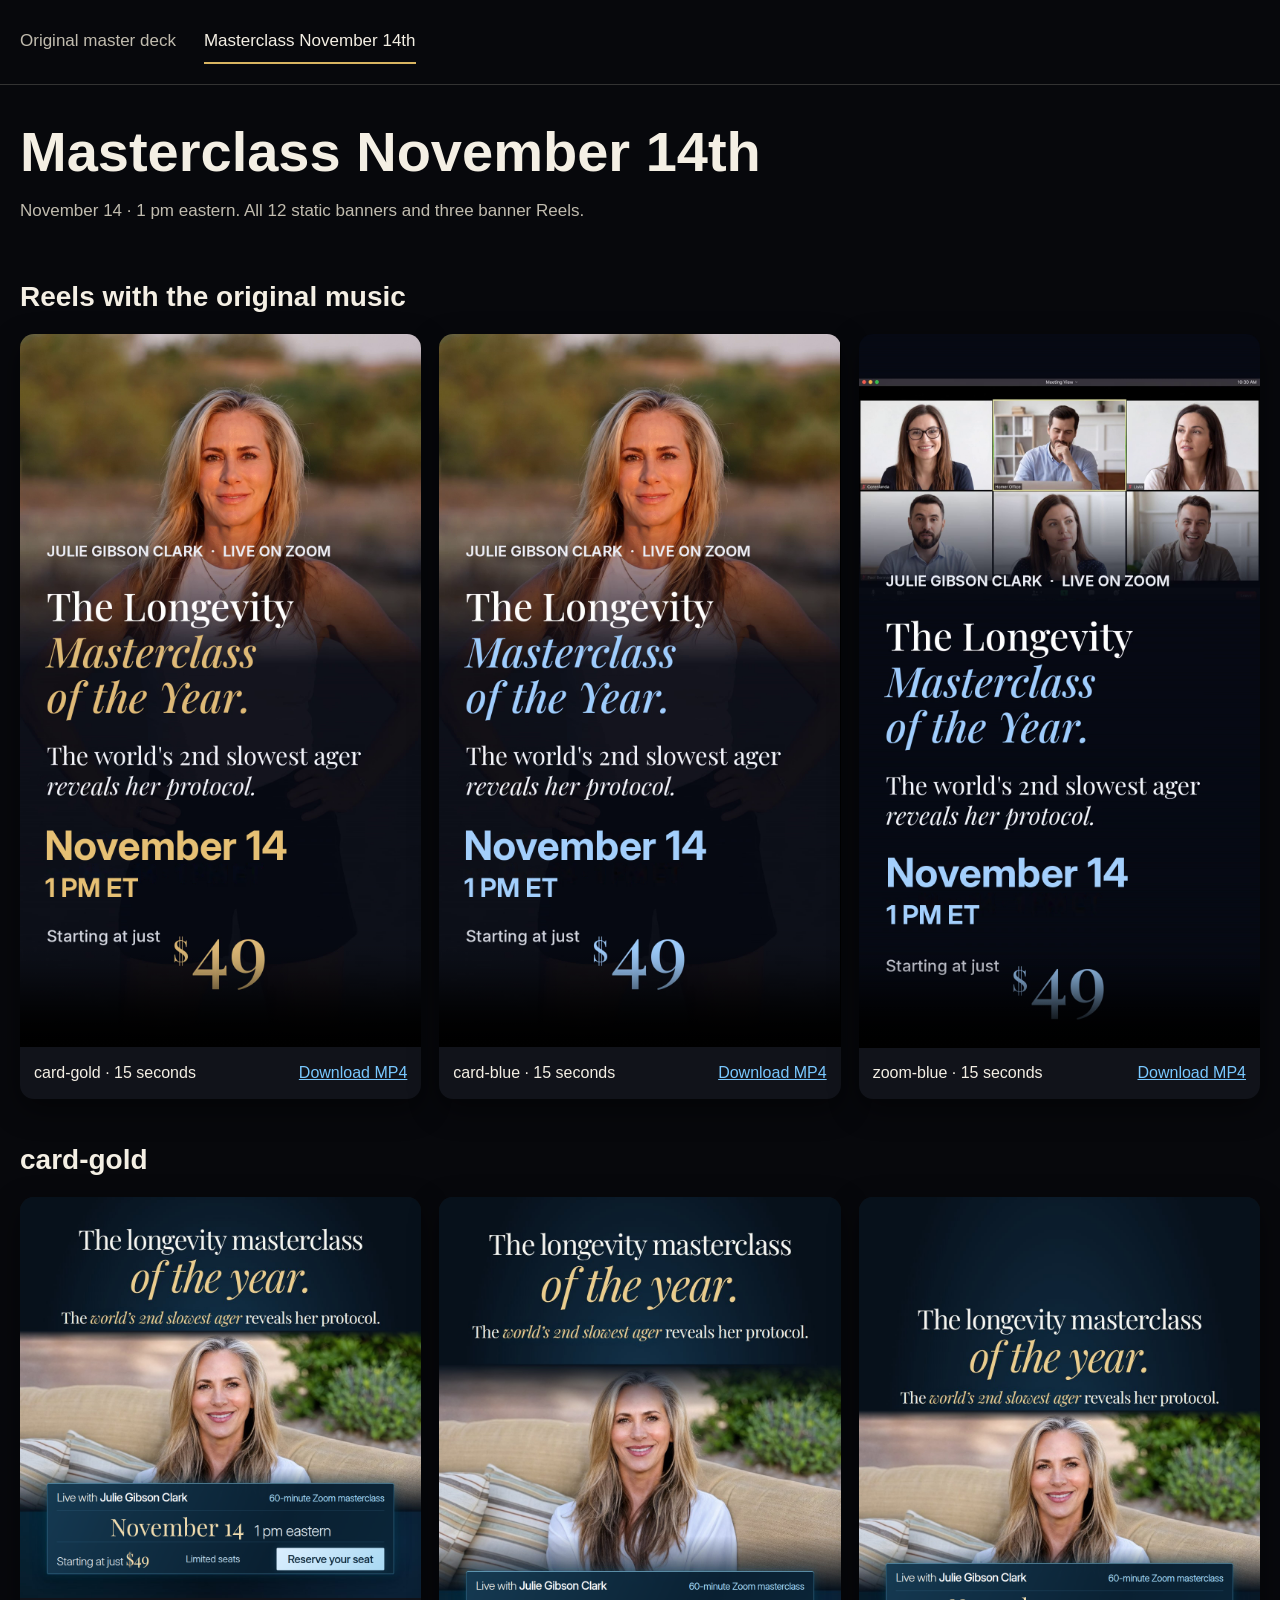
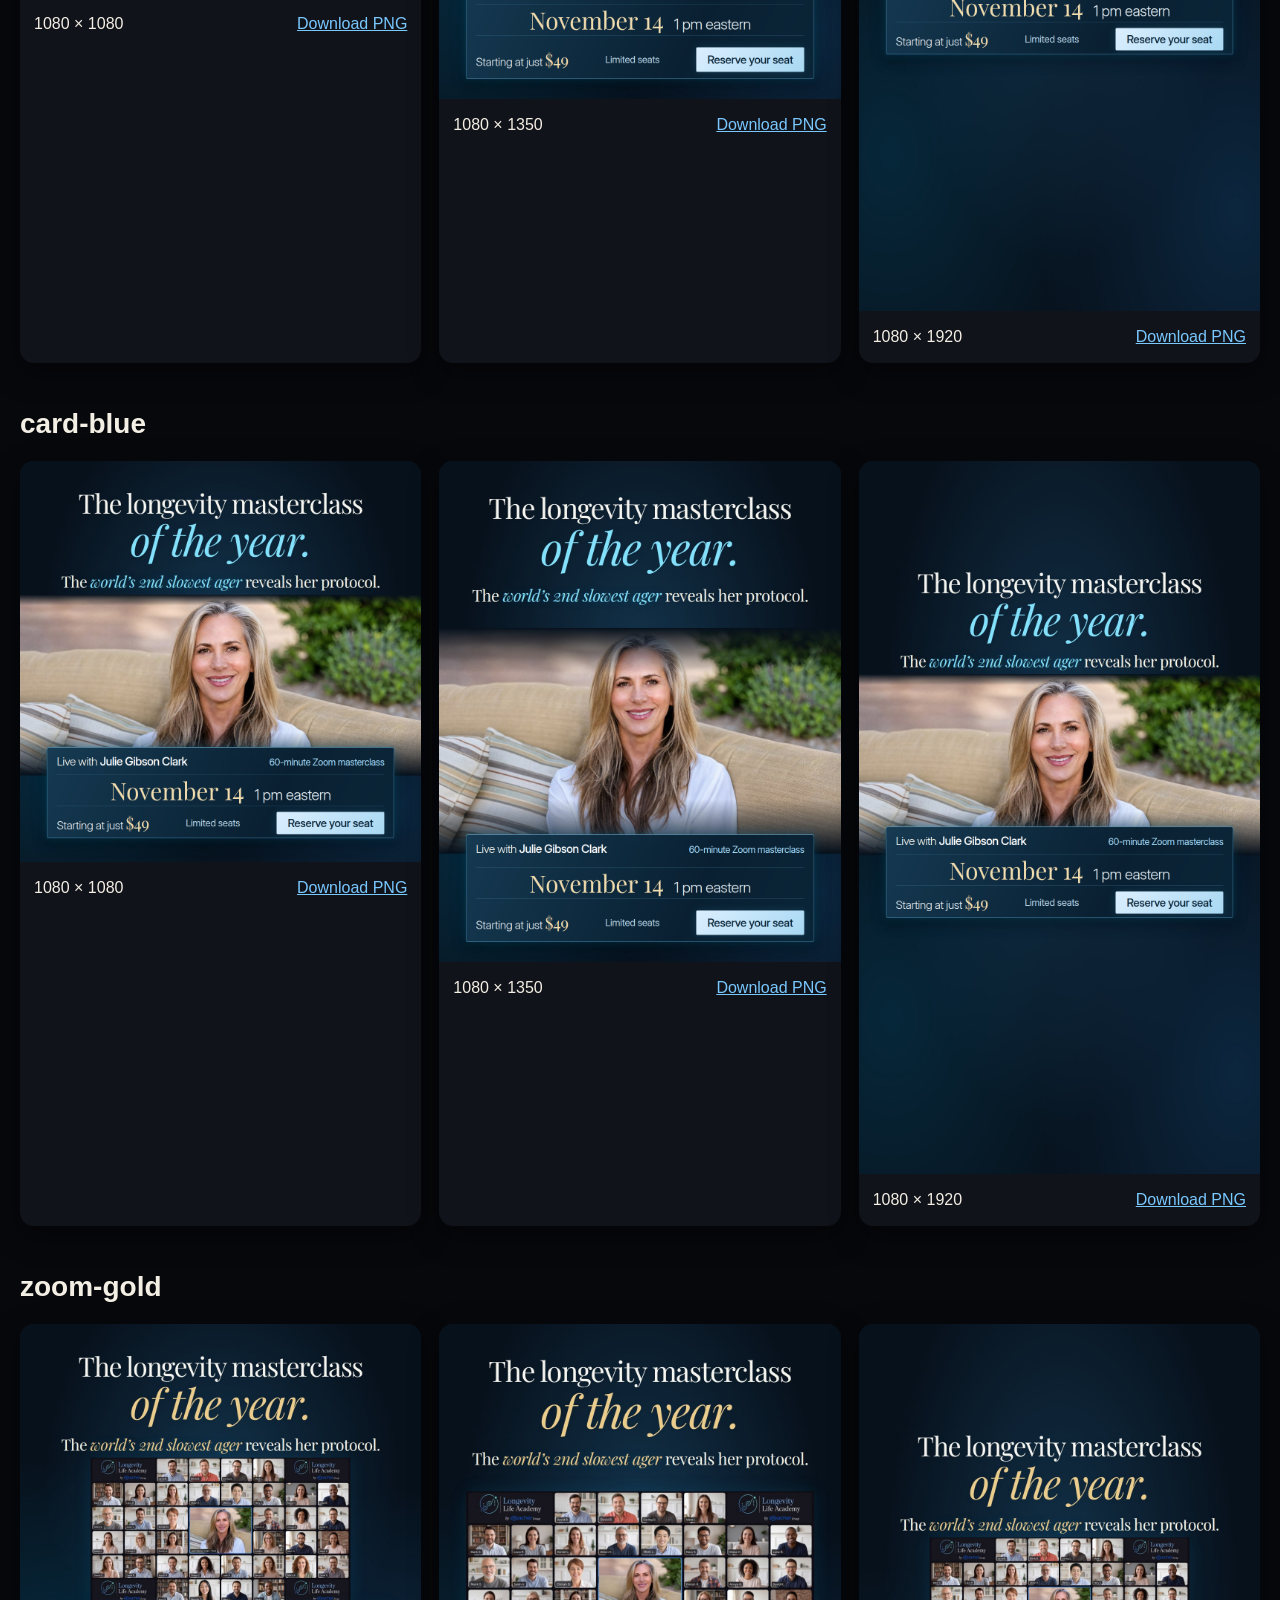
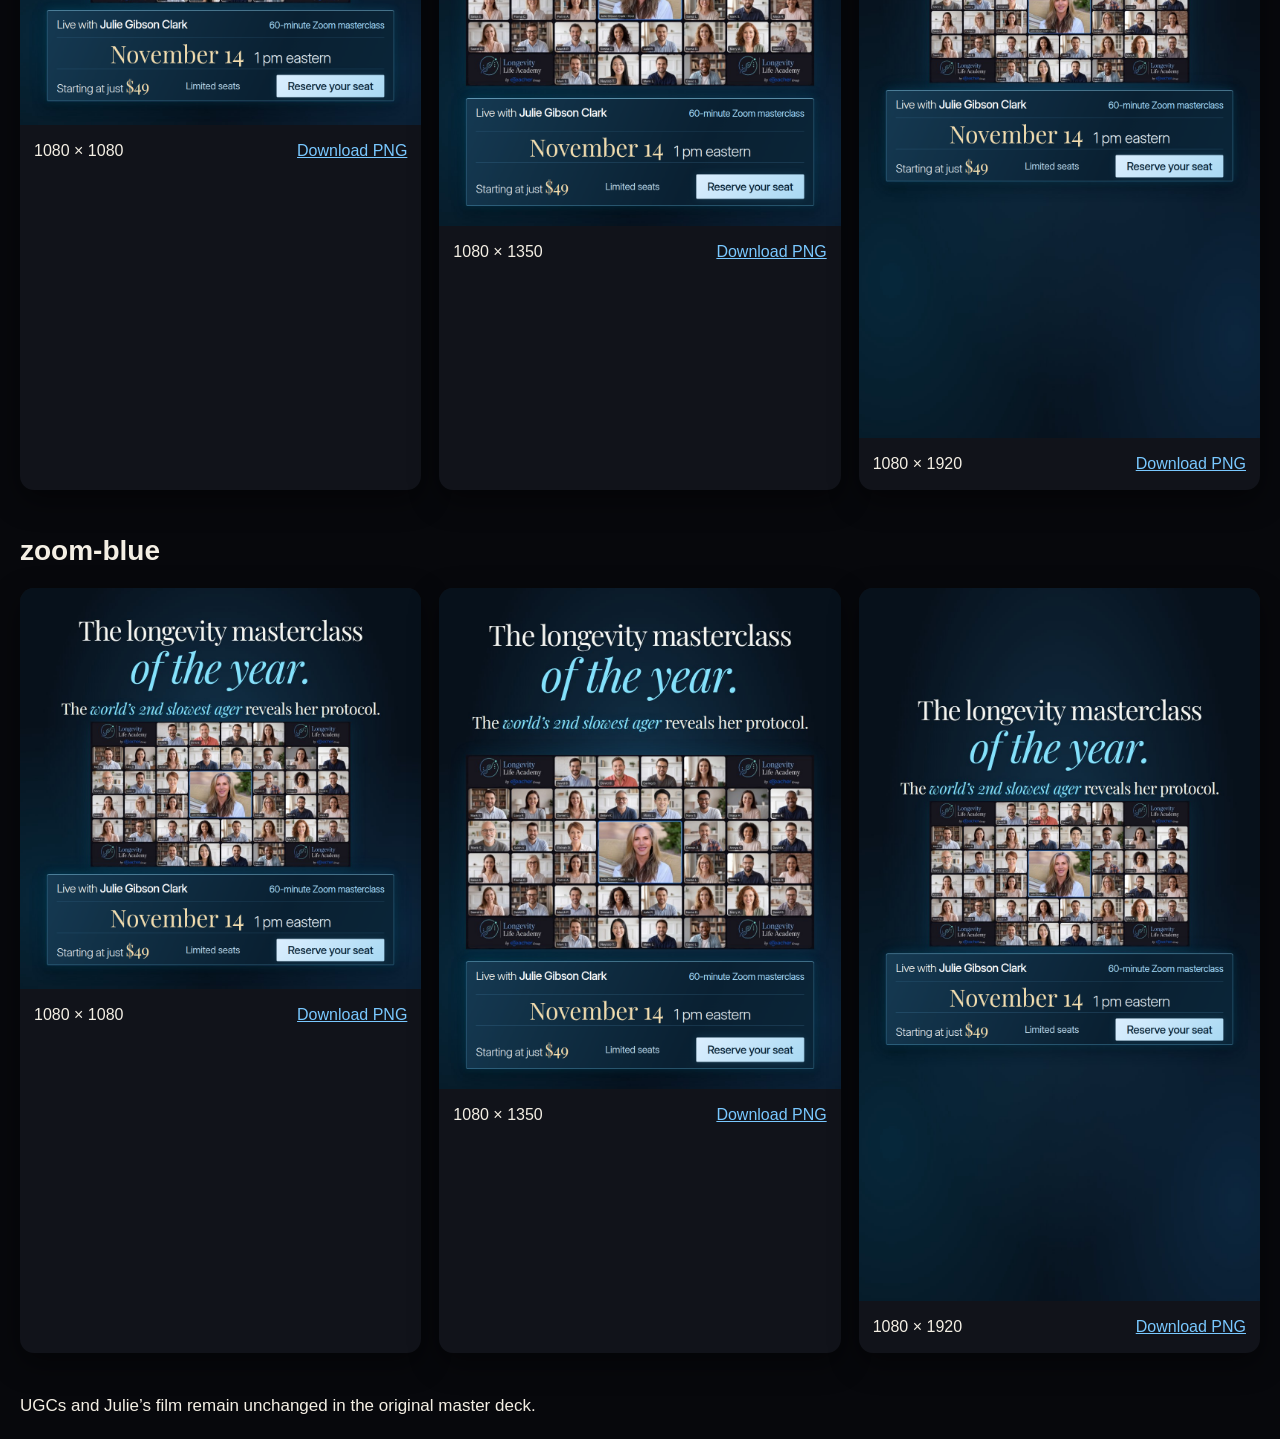
==== julie-banners/november-14/index.html @ 25da4fe7 "Add November 14 masterclass tab with date-only banner and Reel updates" ====
<!doctype html>
<html lang="en">
<head>
<meta charset="utf-8">
<meta name="viewport" content="width=device-width,initial-scale=1">
<title>Masterclass November 14th</title>
<style>
:root{--bg:#07080c;--fg:#f4efe4;--mute:#c1bcaf;--gold:#d8b461;--blue:#79c8ff;--card:#11131a}
*{box-sizing:border-box}body{margin:0;background:var(--bg);color:var(--fg);font:17px/1.5 Inter,-apple-system,Segoe UI,sans-serif}
header,section,footer,nav{max-width:1280px;margin:auto;padding:20px}
nav{display:flex;gap:28px;flex-wrap:wrap;border-bottom:1px solid #333}
nav a{color:var(--mute);text-decoration:none;padding:8px 0}
nav a[aria-current]{color:var(--fg);border-bottom:2px solid var(--gold)}
h1{font-size:clamp(32px,5vw,56px);line-height:1.1;margin:16px 0}h2{font-size:28px;margin:0 0 16px}
p{margin:12px 0;color:var(--mute)}
.grid{display:grid;grid-template-columns:repeat(3,minmax(0,1fr));gap:18px}
figure{margin:0;background:var(--card);border-radius:14px;overflow:hidden;box-shadow:0 10px 30px #0007}
figure img,figure video{display:block;width:100%;height:auto;background:#000}
figcaption{padding:14px;display:flex;justify-content:space-between;gap:12px;flex-wrap:wrap;font-size:16px}
a{color:var(--blue)}video{aspect-ratio:9/16}
@media(max-width:650px){.grid{grid-template-columns:1fr}nav{gap:16px}header,section{padding:18px}}
</style>
</head>
<body>
<nav aria-label="Masterclass asset tabs">
<a href="../slides/slides.html">Original master deck</a>
<a href="./" aria-current="page">Masterclass November 14th</a>
</nav>
<header><h1>Masterclass November 14th</h1>
<p>November 14 · 1 pm eastern. All 12 static banners and three banner Reels.</p>
</header>
<section><h2>Reels with the original music</h2><div class="grid" id="reels"></div></section>
<main id="statics"></main>
<footer>UGCs and Julie’s film remain unchanged in the original master deck.</footer>
<script>
const concepts=['card-gold','card-blue','zoom-gold','zoom-blue'];
document.getElementById('reels').innerHTML=['card-gold','card-blue','zoom-blue'].map(c=>`<figure><video src="video/${c}-reels.mp4" poster="posters/${c}-reels.png" autoplay muted loop playsinline controls preload="metadata"></video><figcaption><span>${c} · 15 seconds</span><a href="video/${c}-reels.mp4" download>Download MP4</a></figcaption></figure>`).join('');
document.getElementById('statics').innerHTML=concepts.map(c=>`<section><h2>${c}</h2><div class="grid">${[1080,1350,1920].map(h=>`<figure><a href="img/${c}-1080x${h}.png" target="_blank"><img src="img/${c}-1080x${h}.png" alt="${c}, November 14 at 1 pm eastern, 1080 by ${h}" loading="lazy"></a><figcaption><span>1080 × ${h}</span><a href="img/${c}-1080x${h}.png" download>Download PNG</a></figcaption></figure>`).join('')}</div></section>`).join('');
document.querySelectorAll('video').forEach(v=>v.addEventListener('volumechange',()=>{if(!v.muted)document.querySelectorAll('video').forEach(o=>{if(o!==v)o.muted=true})}));
</script>
</body></html>
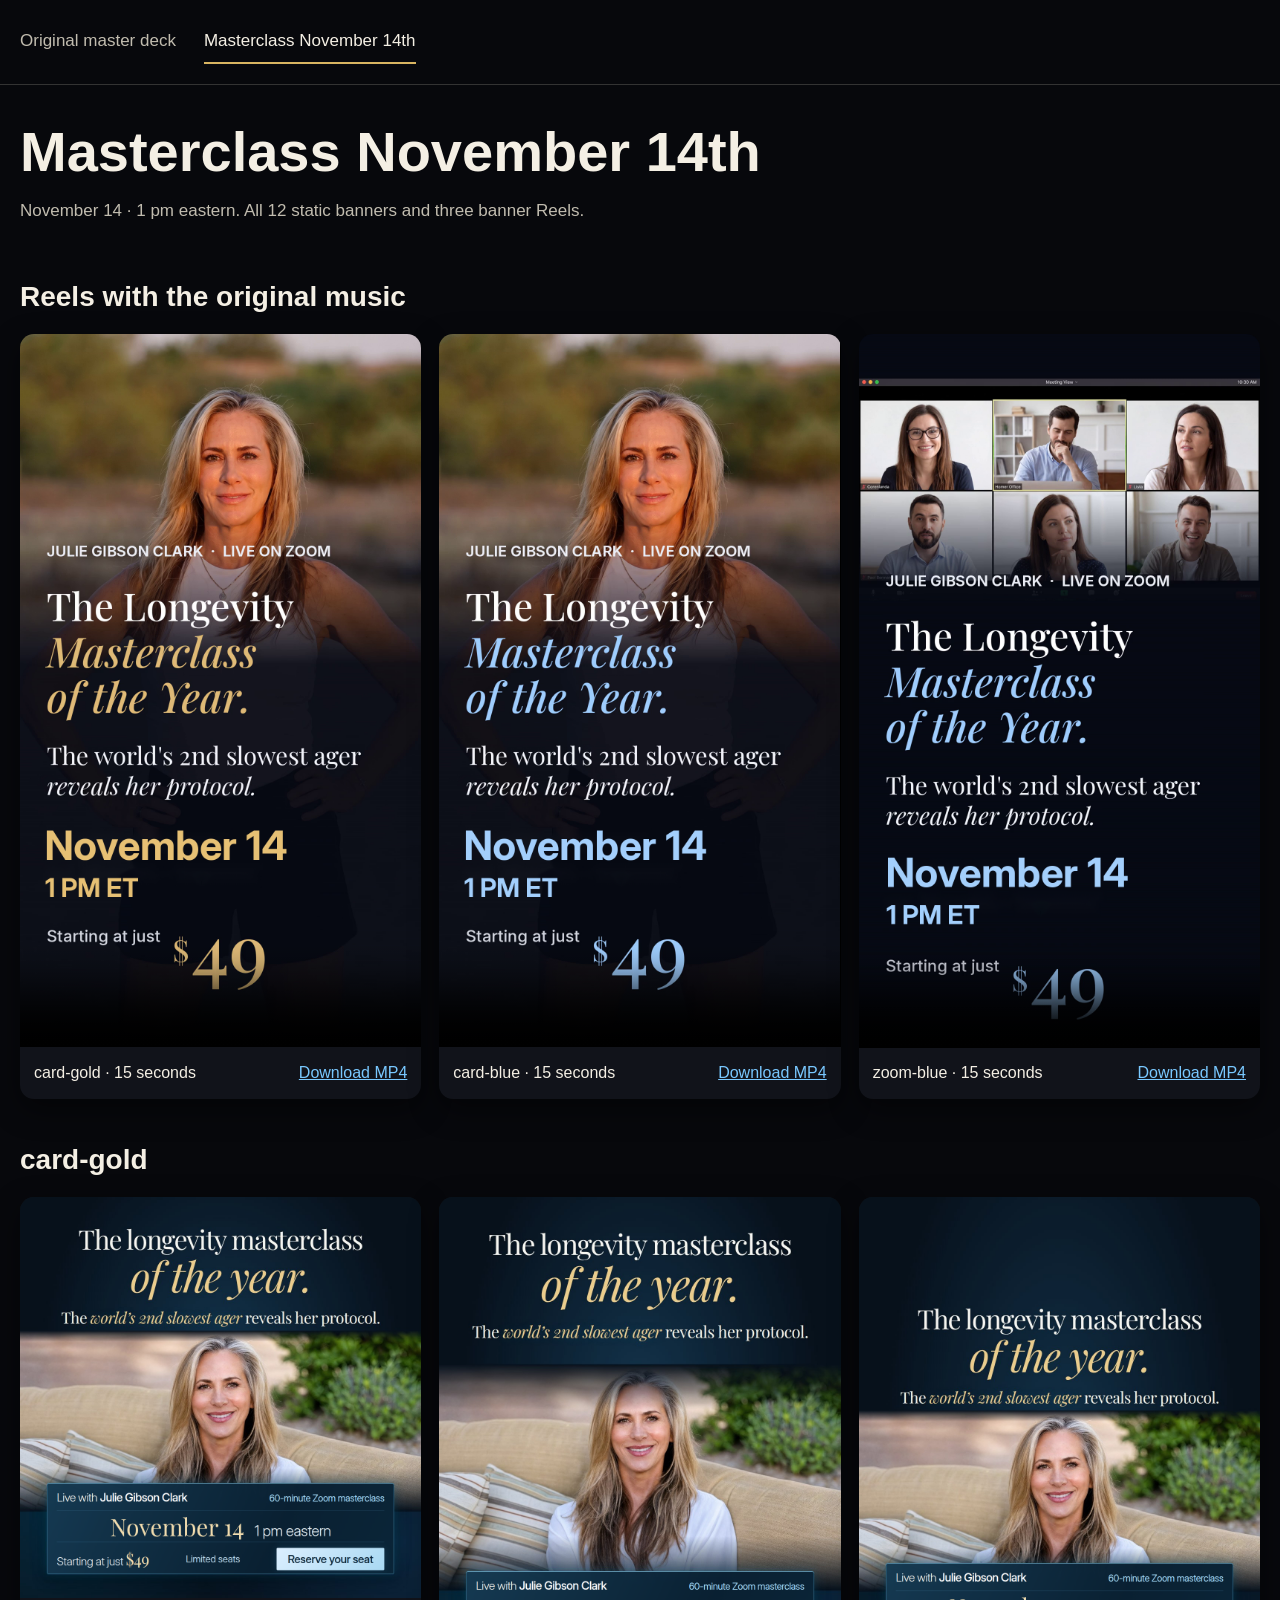
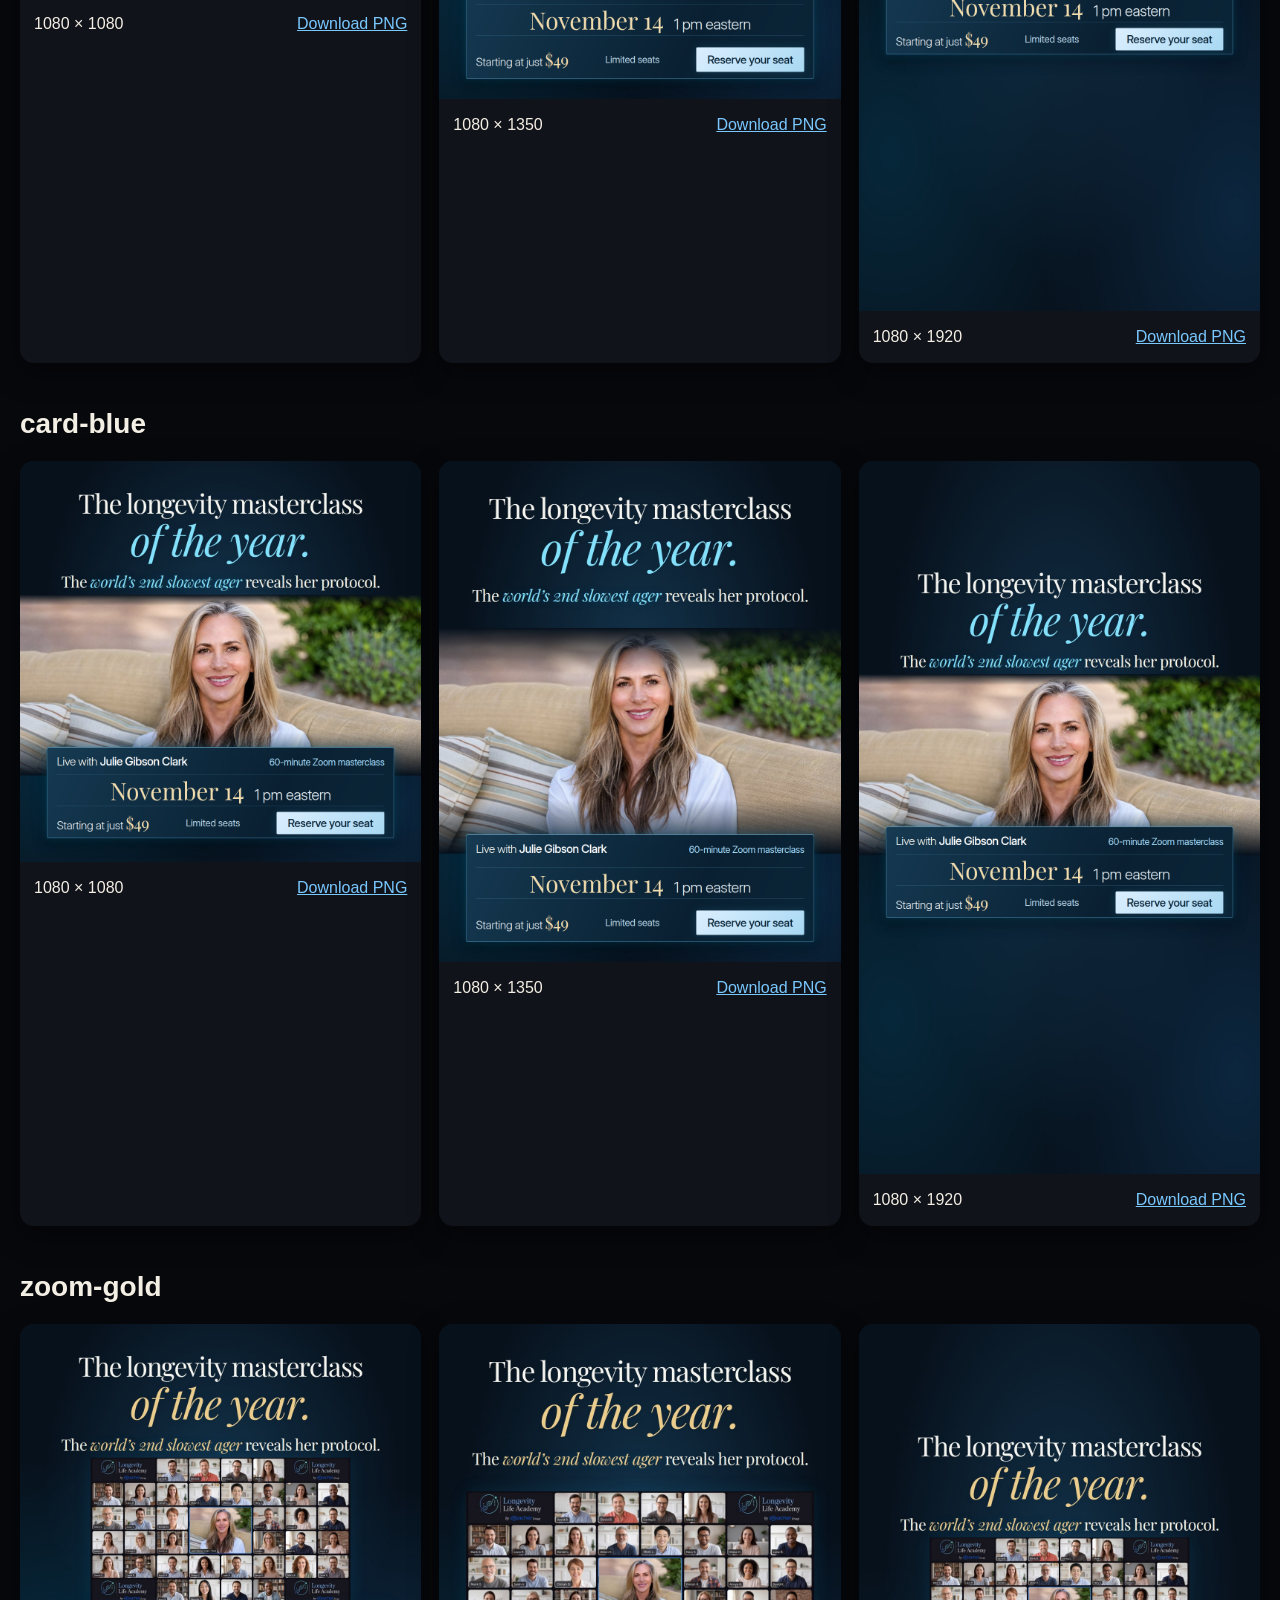
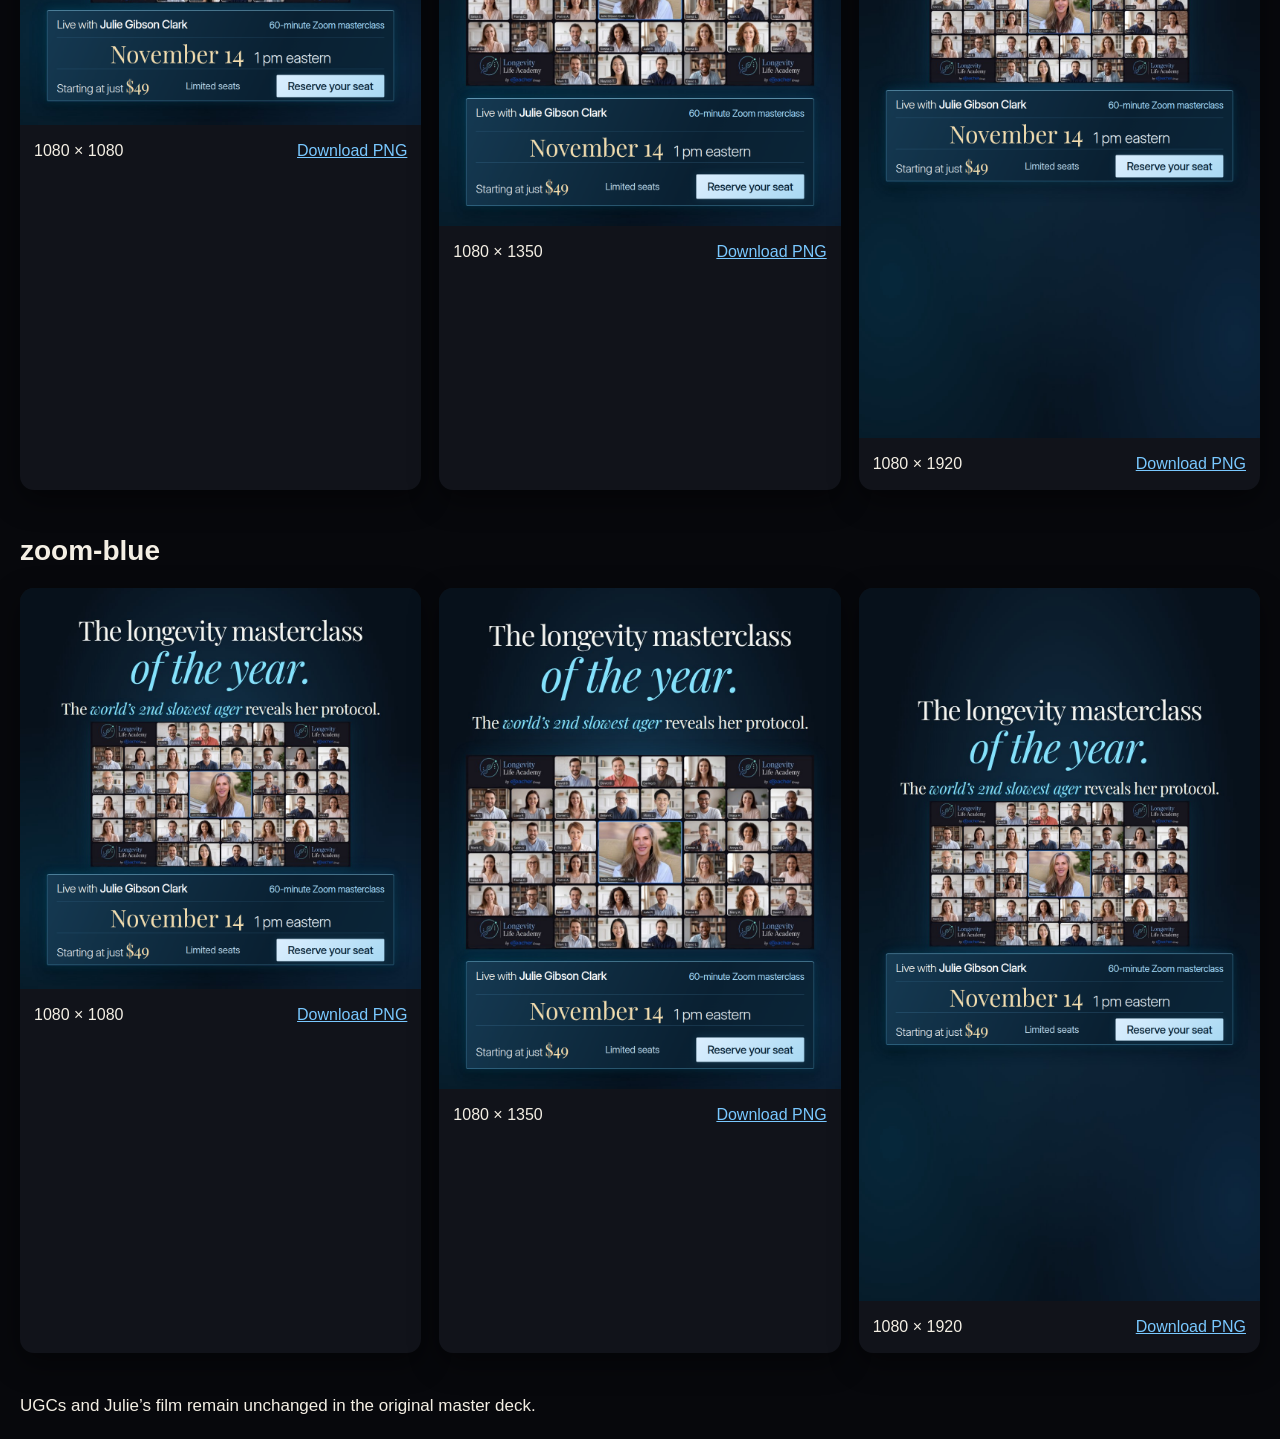
==== commit fbd71119: "Polish date-area shadow removal in November 14 Reels" ====
--- a/julie-banners/november-14/index.html
+++ b/julie-banners/november-14/index.html
@@ -34,7 +34,7 @@
 <footer>UGCs and Julie’s film remain unchanged in the original master deck.</footer>
 <script>
 const concepts=['card-gold','card-blue','zoom-gold','zoom-blue'];
-document.getElementById('reels').innerHTML=['card-gold','card-blue','zoom-blue'].map(c=>`<figure><video src="video/${c}-reels.mp4" poster="posters/${c}-reels.png" autoplay muted loop playsinline controls preload="metadata"></video><figcaption><span>${c} · 15 seconds</span><a href="video/${c}-reels.mp4" download>Download MP4</a></figcaption></figure>`).join('');
+document.getElementById('reels').innerHTML=['card-gold','card-blue','zoom-blue'].map(c=>`<figure><video src="video/${c}-reels.mp4?v=nov14-final" poster="posters/${c}-reels.png?v=nov14-final" autoplay muted loop playsinline controls preload="metadata"></video><figcaption><span>${c} · 15 seconds</span><a href="video/${c}-reels.mp4?v=nov14-final" download>Download MP4</a></figcaption></figure>`).join('');
 document.getElementById('statics').innerHTML=concepts.map(c=>`<section><h2>${c}</h2><div class="grid">${[1080,1350,1920].map(h=>`<figure><a href="img/${c}-1080x${h}.png" target="_blank"><img src="img/${c}-1080x${h}.png" alt="${c}, November 14 at 1 pm eastern, 1080 by ${h}" loading="lazy"></a><figcaption><span>1080 × ${h}</span><a href="img/${c}-1080x${h}.png" download>Download PNG</a></figcaption></figure>`).join('')}</div></section>`).join('');
 document.querySelectorAll('video').forEach(v=>v.addEventListener('volumechange',()=>{if(!v.muted)document.querySelectorAll('video').forEach(o=>{if(o!==v)o.muted=true})}));
 </script>
